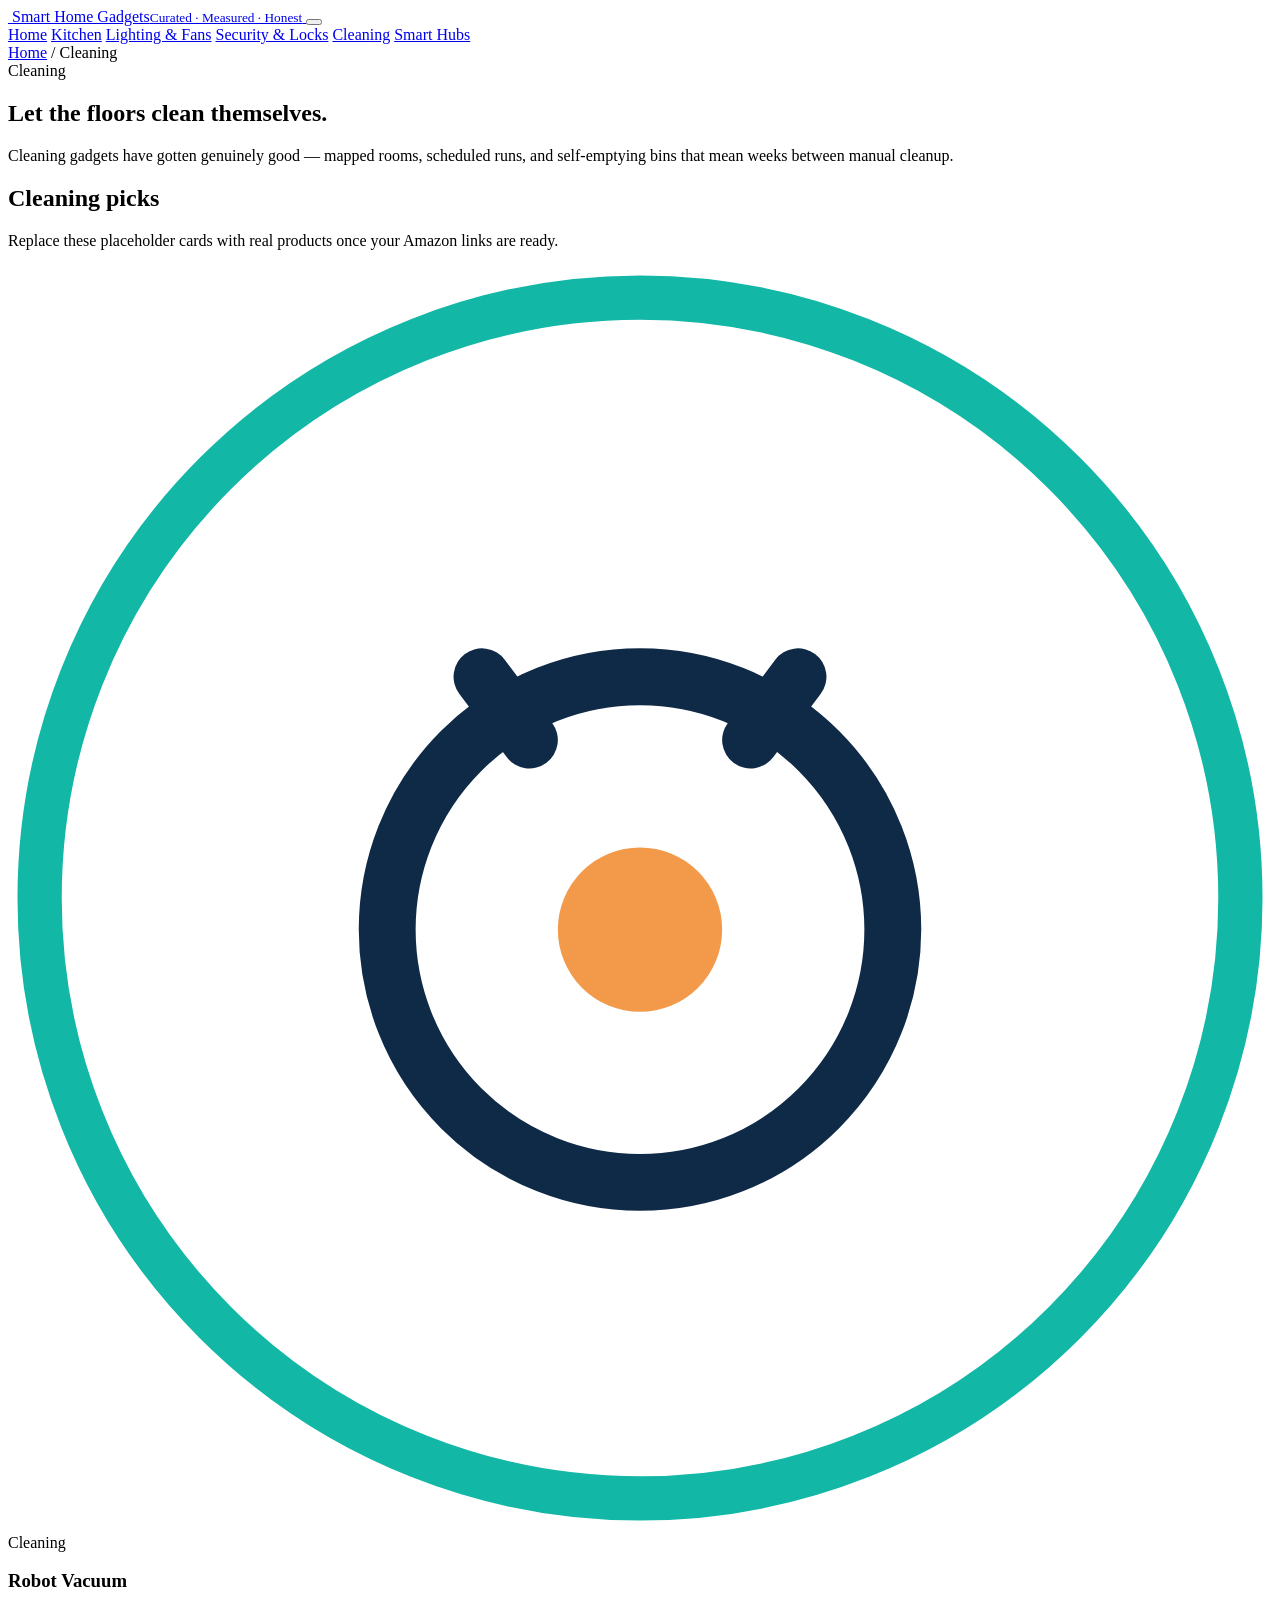
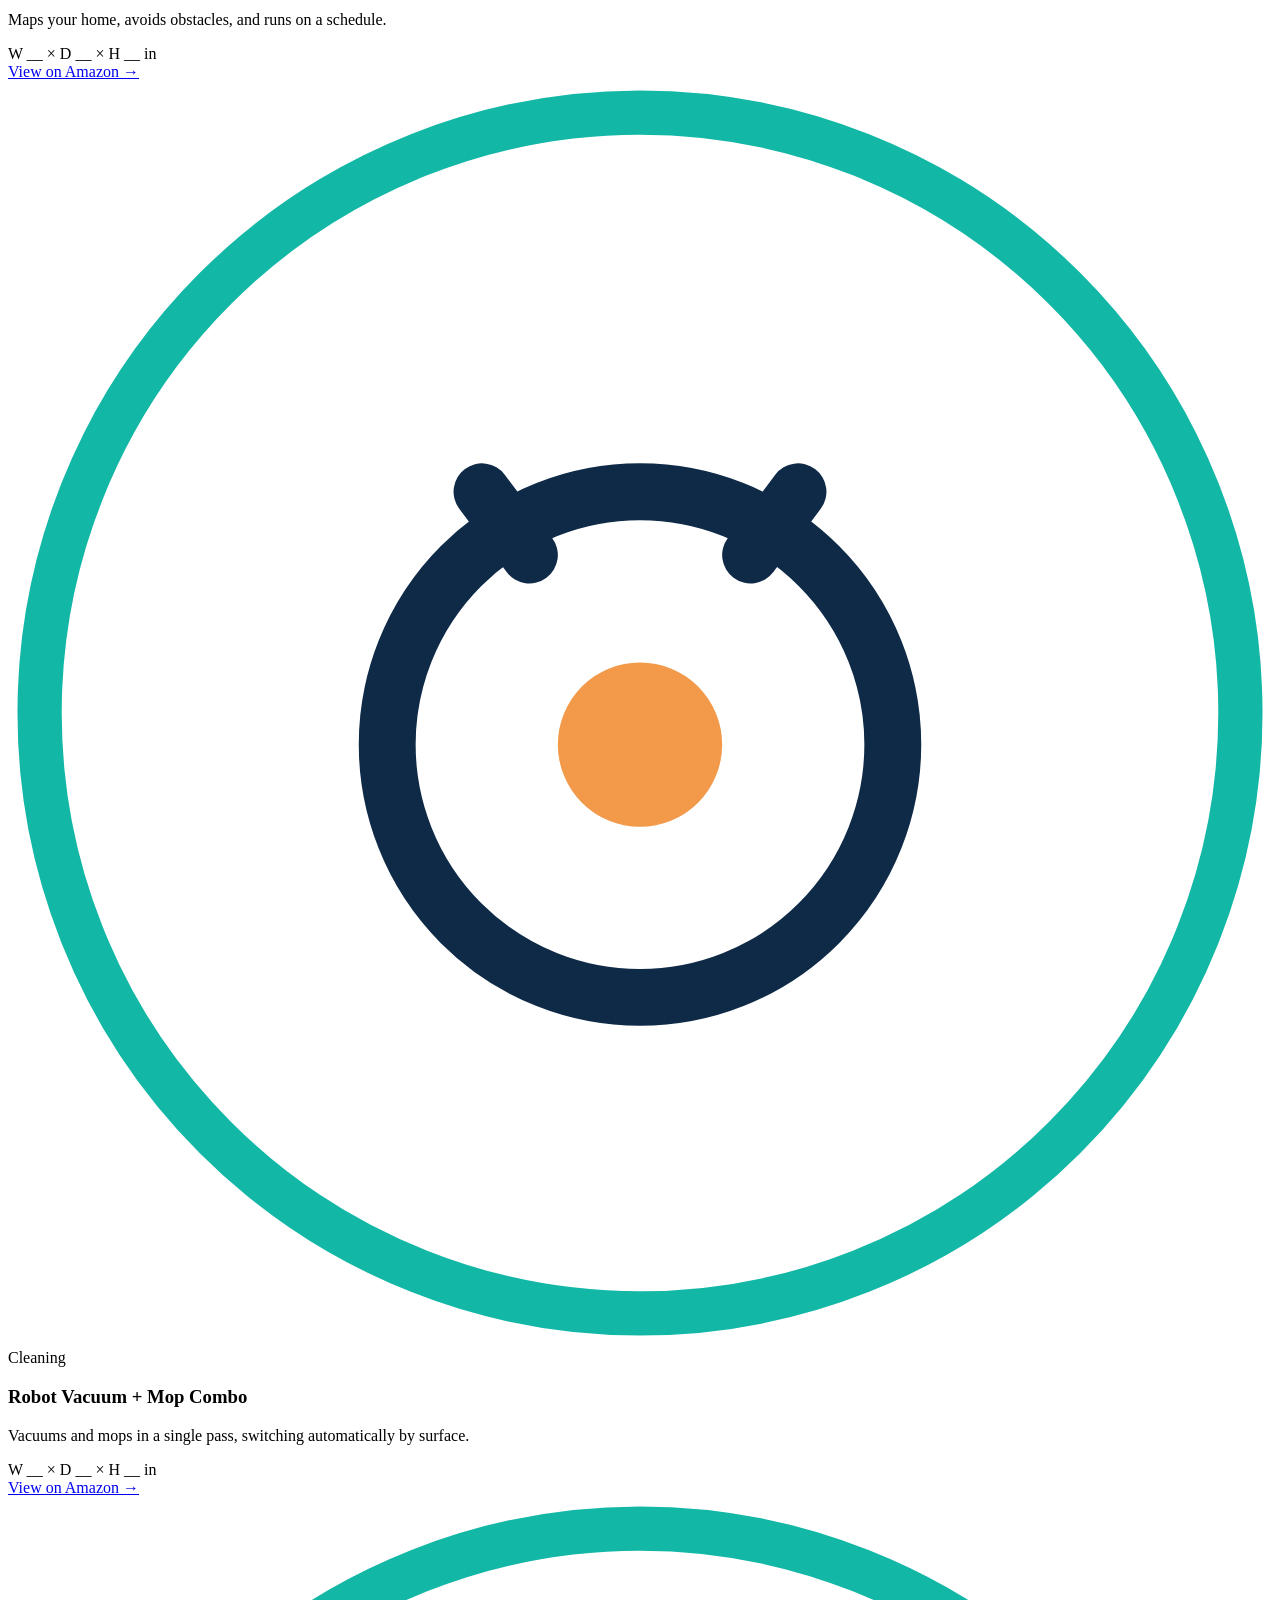
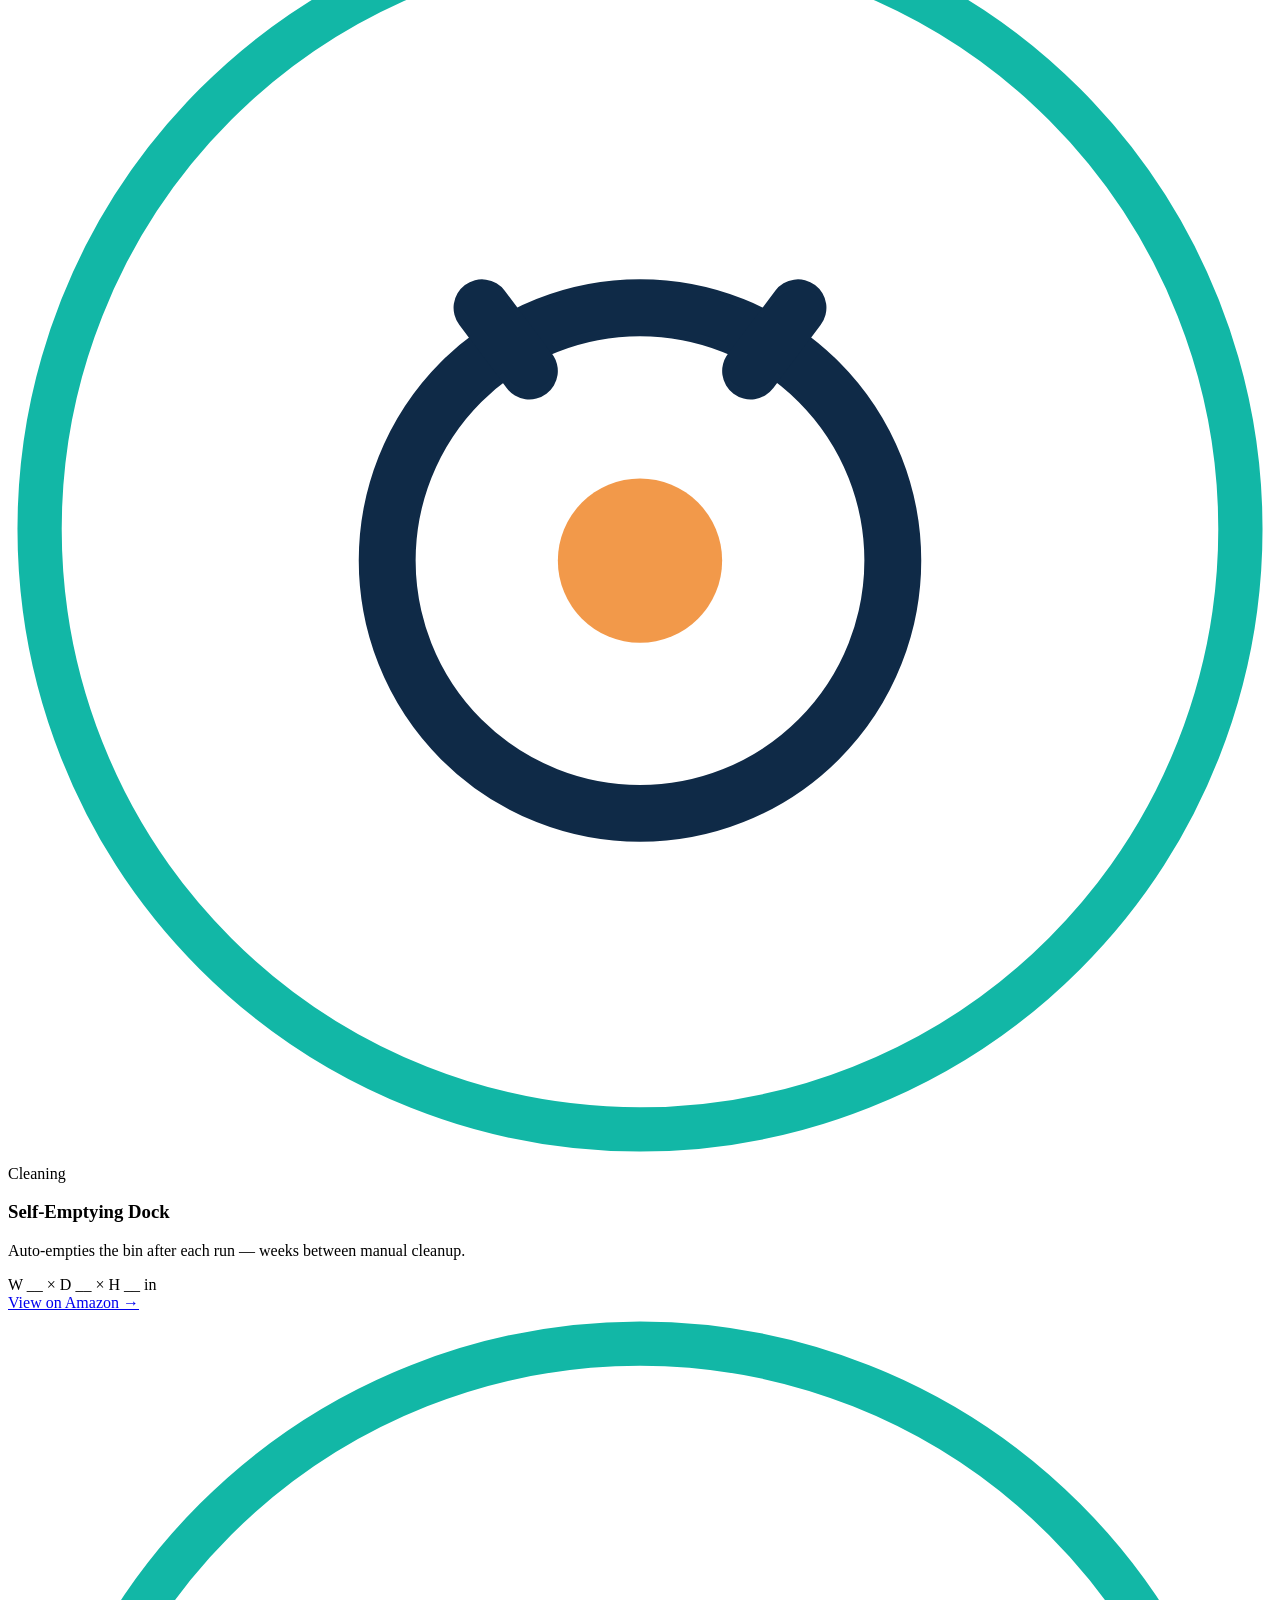
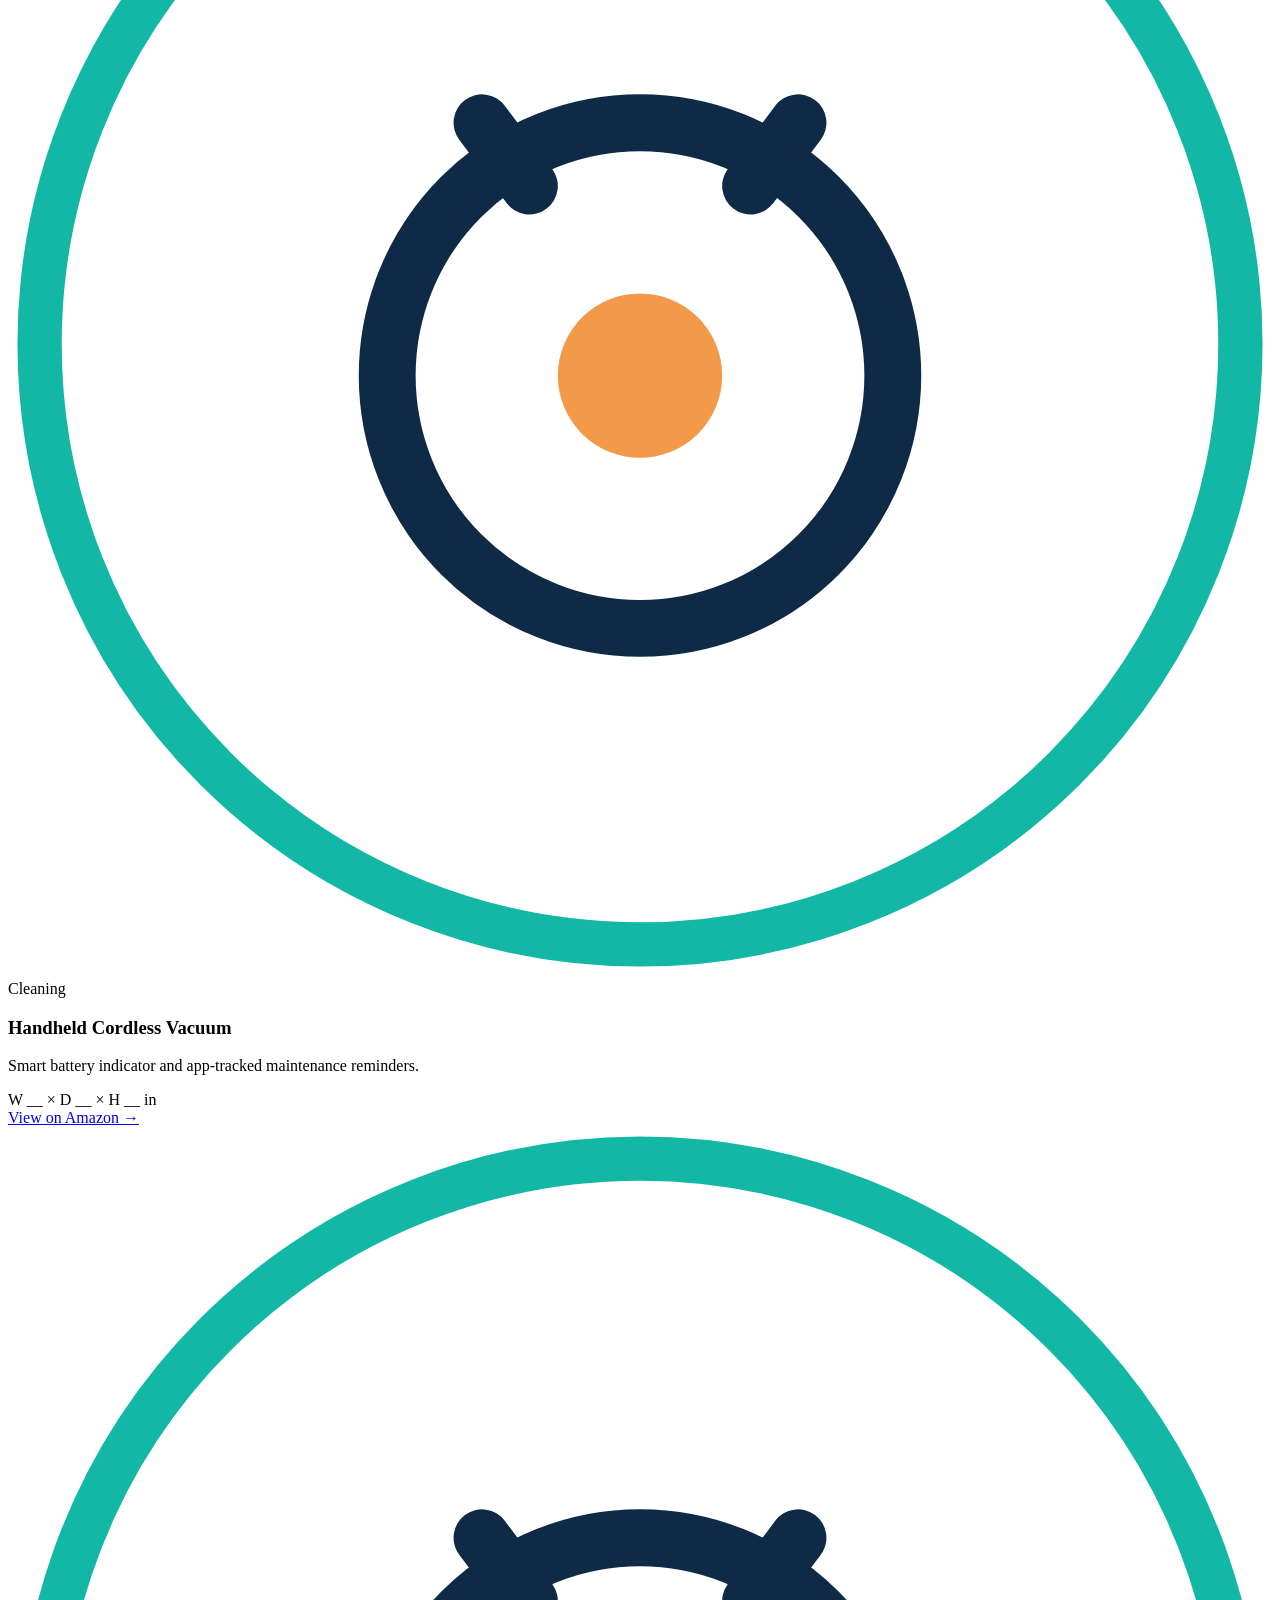
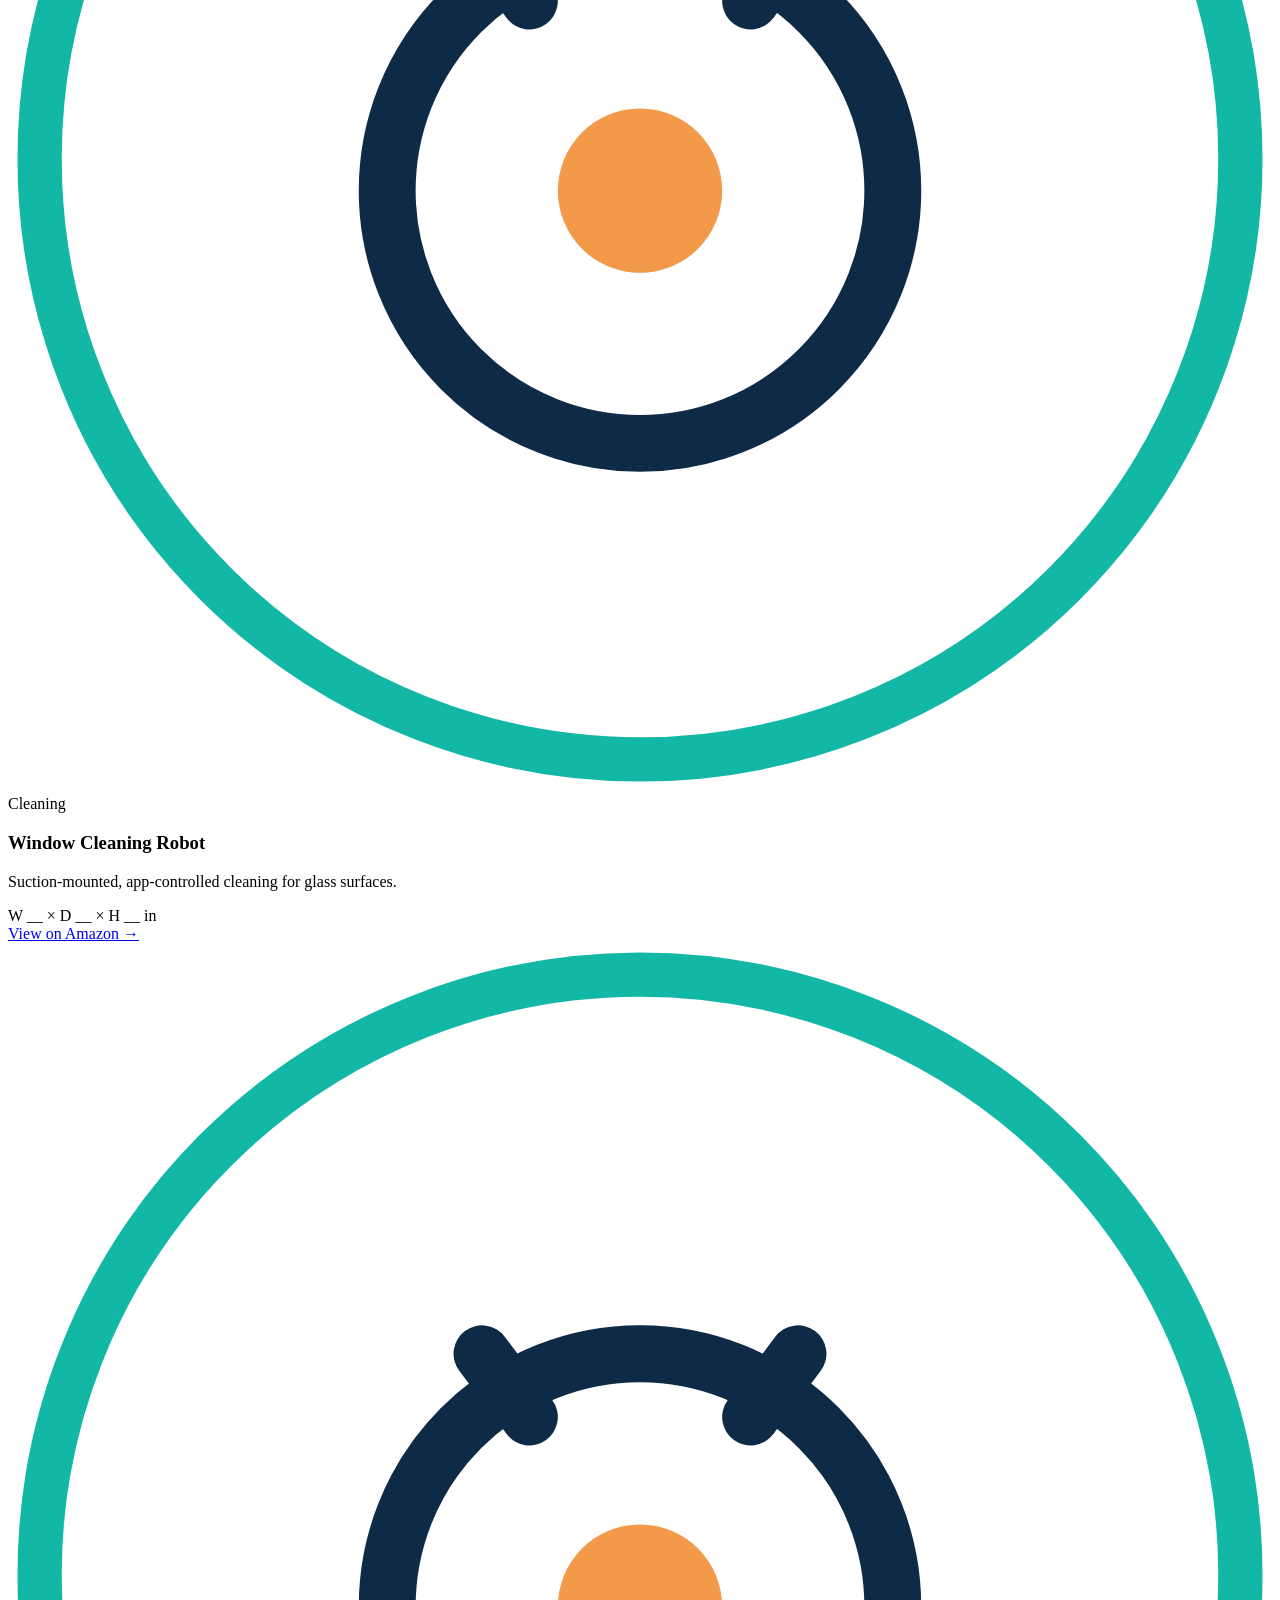
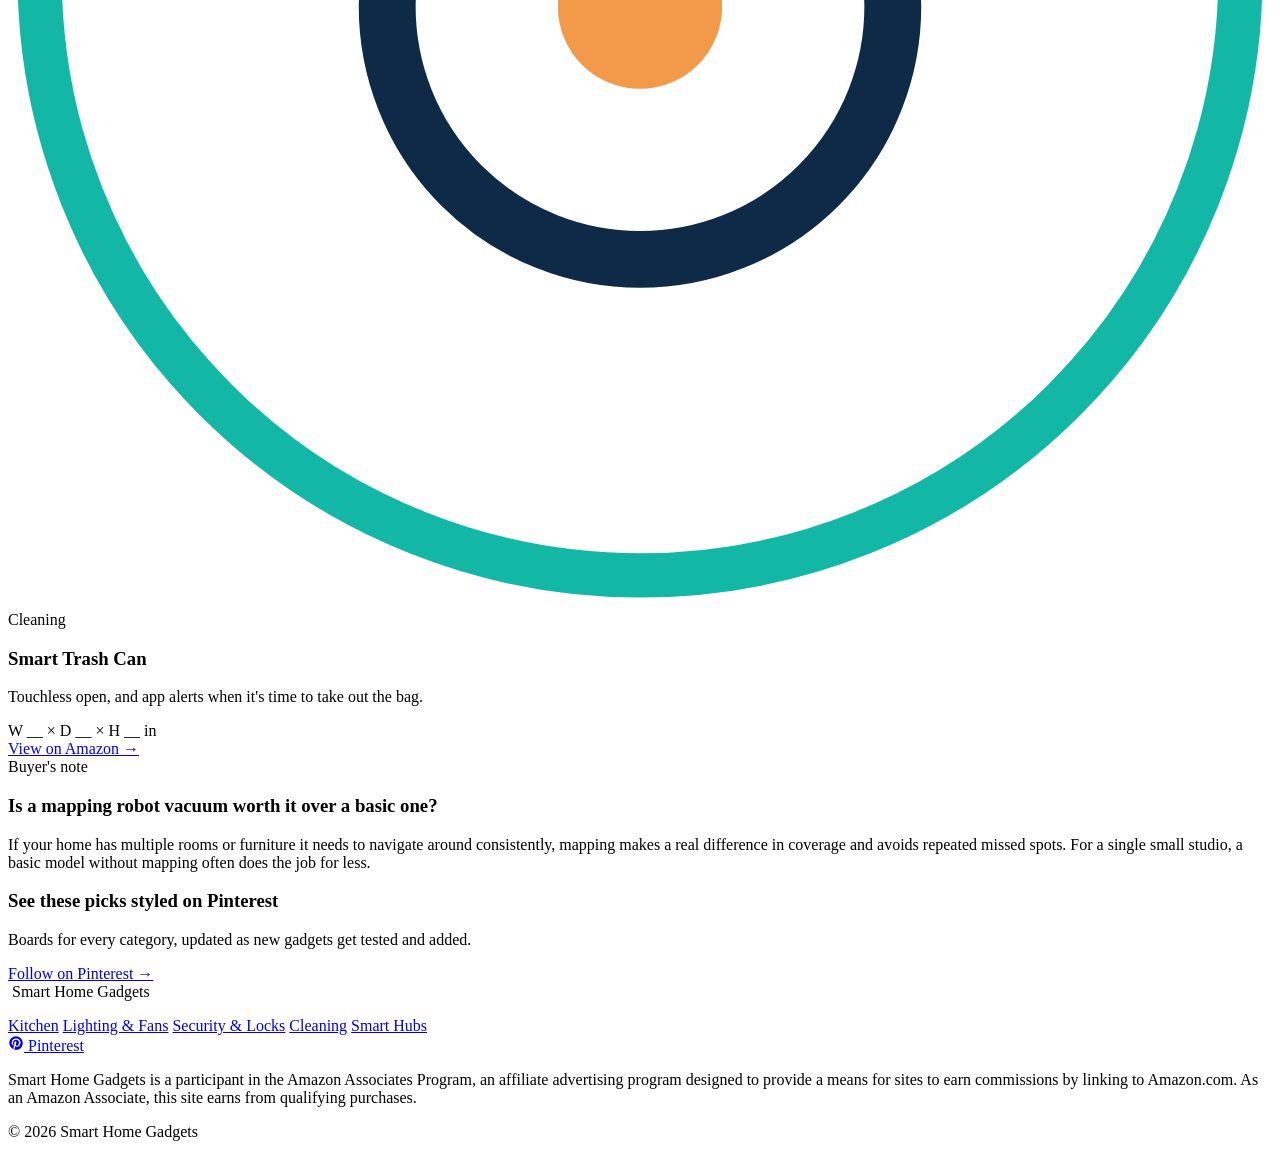
==== cleaning.html @ 0109507b "Add files via upload" ====
<!DOCTYPE html>
<html lang="en">
<head>
<meta charset="UTF-8">
<meta name="viewport" content="width=device-width, initial-scale=1.0">
<title>Cleaning — Smart Home Gadgets</title>
<meta name="description" content="Robot vacuums, mops, and auto-empty stations for hands-off home cleaning.">
<link rel="icon" href="assets/logo.svg" type="image/svg+xml">
<link rel="preconnect" href="https://fonts.googleapis.com">
<link rel="preconnect" href="https://fonts.gstatic.com" crossorigin>
<link href="https://fonts.googleapis.com/css2?family=Sora:wght@400;600;700&family=Inter:wght@400;500;600&family=IBM+Plex+Mono:wght@400;500&display=swap" rel="stylesheet">
<link rel="stylesheet" href="assets/style.css">
</head>
<body>

<header>
  <div class="wrap inner">
    <a class="brand" href="index.html">
      <img class="logo-mark" src="assets/logo.svg" alt="">
      <span>Smart Home Gadgets<small>Curated · Measured · Honest</small></span>
    </a>
    <button class="nav-toggle" aria-label="Toggle menu" onclick="document.getElementById('site-nav').classList.toggle('open')"><span></span></button>
    <nav id="site-nav">
      <a href="index.html">Home</a>
      <a href="kitchen.html">Kitchen</a>
      <a href="lighting-fans.html">Lighting &amp; Fans</a>
      <a href="security-locks.html">Security &amp; Locks</a>
      <a href="cleaning.html" class="active">Cleaning</a>
      <a href="smart-hubs.html">Smart Hubs</a>
    </nav>
  </div>
</header>

<section class="page-hero">
  <div class="wrap">
    <div class="crumb"><a href="index.html">Home</a> / Cleaning</div>
    <div class="eyebrow">Cleaning</div>
    <h1>Let the floors clean themselves.</h1>
    <p>Cleaning gadgets have gotten genuinely good — mapped rooms, scheduled runs, and self-emptying bins that mean weeks between manual cleanup.</p>
  </div>
</section>

<section class="section">
  <div class="wrap">
    <div class="section-head">
      <h2>Cleaning picks</h2>
      <p>Replace these placeholder cards with real products once your Amazon links are ready.</p>
    </div>
    <div class="product-grid">
      <div class="p-card">
        <div class="icon-box"><svg viewBox="0 0 40 40" fill="none"><circle cx="20" cy="20" r="19" stroke="#12B7A6" stroke-width="1.4"/><circle cx="20" cy="21" r="8" stroke="#0F2A47" stroke-width="1.8"/><circle cx="20" cy="21" r="2.6" fill="#F2994A"/><path d="M15 13l1.5 2M25 13l-1.5 2" stroke="#0F2A47" stroke-width="1.8" stroke-linecap="round"/></svg></div>
        <div class="tag">Cleaning</div>
        <h3>Robot Vacuum</h3>
        <p class="desc">Maps your home, avoids obstacles, and runs on a schedule.</p>
        <div class="dim-line">W __ × D __ × H __ in</div>
        <a class="buy" href="https://www.amazon.com/dp/REPLACE_ASIN?tag=YOUR-AFFILIATE-TAG-20" target="_blank" rel="nofollow sponsored noopener">View on Amazon →</a>
      </div>
      <div class="p-card">
        <div class="icon-box"><svg viewBox="0 0 40 40" fill="none"><circle cx="20" cy="20" r="19" stroke="#12B7A6" stroke-width="1.4"/><circle cx="20" cy="21" r="8" stroke="#0F2A47" stroke-width="1.8"/><circle cx="20" cy="21" r="2.6" fill="#F2994A"/><path d="M15 13l1.5 2M25 13l-1.5 2" stroke="#0F2A47" stroke-width="1.8" stroke-linecap="round"/></svg></div>
        <div class="tag">Cleaning</div>
        <h3>Robot Vacuum + Mop Combo</h3>
        <p class="desc">Vacuums and mops in a single pass, switching automatically by surface.</p>
        <div class="dim-line">W __ × D __ × H __ in</div>
        <a class="buy" href="https://www.amazon.com/dp/REPLACE_ASIN?tag=YOUR-AFFILIATE-TAG-20" target="_blank" rel="nofollow sponsored noopener">View on Amazon →</a>
      </div>
      <div class="p-card">
        <div class="icon-box"><svg viewBox="0 0 40 40" fill="none"><circle cx="20" cy="20" r="19" stroke="#12B7A6" stroke-width="1.4"/><circle cx="20" cy="21" r="8" stroke="#0F2A47" stroke-width="1.8"/><circle cx="20" cy="21" r="2.6" fill="#F2994A"/><path d="M15 13l1.5 2M25 13l-1.5 2" stroke="#0F2A47" stroke-width="1.8" stroke-linecap="round"/></svg></div>
        <div class="tag">Cleaning</div>
        <h3>Self-Emptying Dock</h3>
        <p class="desc">Auto-empties the bin after each run — weeks between manual cleanup.</p>
        <div class="dim-line">W __ × D __ × H __ in</div>
        <a class="buy" href="https://www.amazon.com/dp/REPLACE_ASIN?tag=YOUR-AFFILIATE-TAG-20" target="_blank" rel="nofollow sponsored noopener">View on Amazon →</a>
      </div>
      <div class="p-card">
        <div class="icon-box"><svg viewBox="0 0 40 40" fill="none"><circle cx="20" cy="20" r="19" stroke="#12B7A6" stroke-width="1.4"/><circle cx="20" cy="21" r="8" stroke="#0F2A47" stroke-width="1.8"/><circle cx="20" cy="21" r="2.6" fill="#F2994A"/><path d="M15 13l1.5 2M25 13l-1.5 2" stroke="#0F2A47" stroke-width="1.8" stroke-linecap="round"/></svg></div>
        <div class="tag">Cleaning</div>
        <h3>Handheld Cordless Vacuum</h3>
        <p class="desc">Smart battery indicator and app-tracked maintenance reminders.</p>
        <div class="dim-line">W __ × D __ × H __ in</div>
        <a class="buy" href="https://www.amazon.com/dp/REPLACE_ASIN?tag=YOUR-AFFILIATE-TAG-20" target="_blank" rel="nofollow sponsored noopener">View on Amazon →</a>
      </div>
      <div class="p-card">
        <div class="icon-box"><svg viewBox="0 0 40 40" fill="none"><circle cx="20" cy="20" r="19" stroke="#12B7A6" stroke-width="1.4"/><circle cx="20" cy="21" r="8" stroke="#0F2A47" stroke-width="1.8"/><circle cx="20" cy="21" r="2.6" fill="#F2994A"/><path d="M15 13l1.5 2M25 13l-1.5 2" stroke="#0F2A47" stroke-width="1.8" stroke-linecap="round"/></svg></div>
        <div class="tag">Cleaning</div>
        <h3>Window Cleaning Robot</h3>
        <p class="desc">Suction-mounted, app-controlled cleaning for glass surfaces.</p>
        <div class="dim-line">W __ × D __ × H __ in</div>
        <a class="buy" href="https://www.amazon.com/dp/REPLACE_ASIN?tag=YOUR-AFFILIATE-TAG-20" target="_blank" rel="nofollow sponsored noopener">View on Amazon →</a>
      </div>
      <div class="p-card">
        <div class="icon-box"><svg viewBox="0 0 40 40" fill="none"><circle cx="20" cy="20" r="19" stroke="#12B7A6" stroke-width="1.4"/><circle cx="20" cy="21" r="8" stroke="#0F2A47" stroke-width="1.8"/><circle cx="20" cy="21" r="2.6" fill="#F2994A"/><path d="M15 13l1.5 2M25 13l-1.5 2" stroke="#0F2A47" stroke-width="1.8" stroke-linecap="round"/></svg></div>
        <div class="tag">Cleaning</div>
        <h3>Smart Trash Can</h3>
        <p class="desc">Touchless open, and app alerts when it's time to take out the bag.</p>
        <div class="dim-line">W __ × D __ × H __ in</div>
        <a class="buy" href="https://www.amazon.com/dp/REPLACE_ASIN?tag=YOUR-AFFILIATE-TAG-20" target="_blank" rel="nofollow sponsored noopener">View on Amazon →</a>
      </div>
    </div>
  </div>
</section>

<section class="section" style="padding-top:0;">
  <div class="wrap">
    <div class="article">
      <div class="eyebrow">Buyer's note</div>
      <h3>Is a mapping robot vacuum worth it over a basic one?</h3>
      <p>If your home has multiple rooms or furniture it needs to navigate around consistently, mapping makes a real difference in coverage and avoids repeated missed spots. For a single small studio, a basic model without mapping often does the job for less.</p>
    </div>
  </div>
</section>

<section class="section" style="padding-top:0;">
  <div class="wrap">
    <div class="cta-banner">
      <div>
        <h3>See these picks styled on Pinterest</h3>
        <p>Boards for every category, updated as new gadgets get tested and added.</p>
      </div>
      <a class="btn" href="https://pinterest.com/YOUR-PINTEREST-USERNAME" target="_blank" rel="noopener">Follow on Pinterest →</a>
    </div>
  </div>
</section>

<footer>
  <div class="wrap">
    <div class="foot-top">
      <div>
        <div class="foot-brand"><img class="logo-mark" src="assets/logo.svg" alt=""> Smart Home Gadgets</div>
        <div class="foot-links" style="margin-top:16px;">
          <a href="kitchen.html">Kitchen</a>
          <a href="lighting-fans.html">Lighting &amp; Fans</a>
          <a href="security-locks.html">Security &amp; Locks</a>
          <a href="cleaning.html">Cleaning</a>
          <a href="smart-hubs.html">Smart Hubs</a>
        </div>
      </div>
      <a class="pin-link" href="https://pinterest.com/YOUR-PINTEREST-USERNAME" target="_blank" rel="noopener">
        <svg width="16" height="16" viewBox="0 0 24 24" fill="currentColor"><path d="M12 2C6.48 2 2 6.48 2 12c0 4.24 2.64 7.86 6.36 9.32-.09-.79-.17-2.01.04-2.88.19-.79 1.23-5.02 1.23-5.02s-.31-.63-.31-1.55c0-1.46.84-2.55 1.9-2.55.9 0 1.33.67 1.33 1.48 0 .9-.57 2.25-.87 3.5-.25 1.05.52 1.9 1.55 1.9 1.86 0 3.29-1.96 3.29-4.79 0-2.5-1.8-4.25-4.37-4.25-2.98 0-4.73 2.23-4.73 4.54 0 .9.34 1.86.78 2.39.09.1.1.2.07.3-.08.32-.25 1.02-.29 1.16-.05.19-.15.23-.35.14-1.3-.6-2.11-2.5-2.11-4.02 0-3.27 2.38-6.28 6.86-6.28 3.6 0 6.4 2.57 6.4 5.99 0 3.58-2.25 6.46-5.38 6.46-1.05 0-2.04-.55-2.38-1.19l-.65 2.46c-.23.9-.87 2.02-1.3 2.71.98.3 2.02.47 3.1.47 5.52 0 10-4.48 10-10S17.52 2 12 2z"/></svg>
        Pinterest
      </a>
    </div>
    <p class="disclosure">Smart Home Gadgets is a participant in the Amazon Associates Program, an affiliate advertising program designed to provide a means for sites to earn commissions by linking to Amazon.com. As an Amazon Associate, this site earns from qualifying purchases.</p>
    <p class="copyright">© <span id="year"></span> Smart Home Gadgets</p>
  </div>
</footer>

<script>document.getElementById('year').textContent = new Date().getFullYear();</script>
</body>
</html>
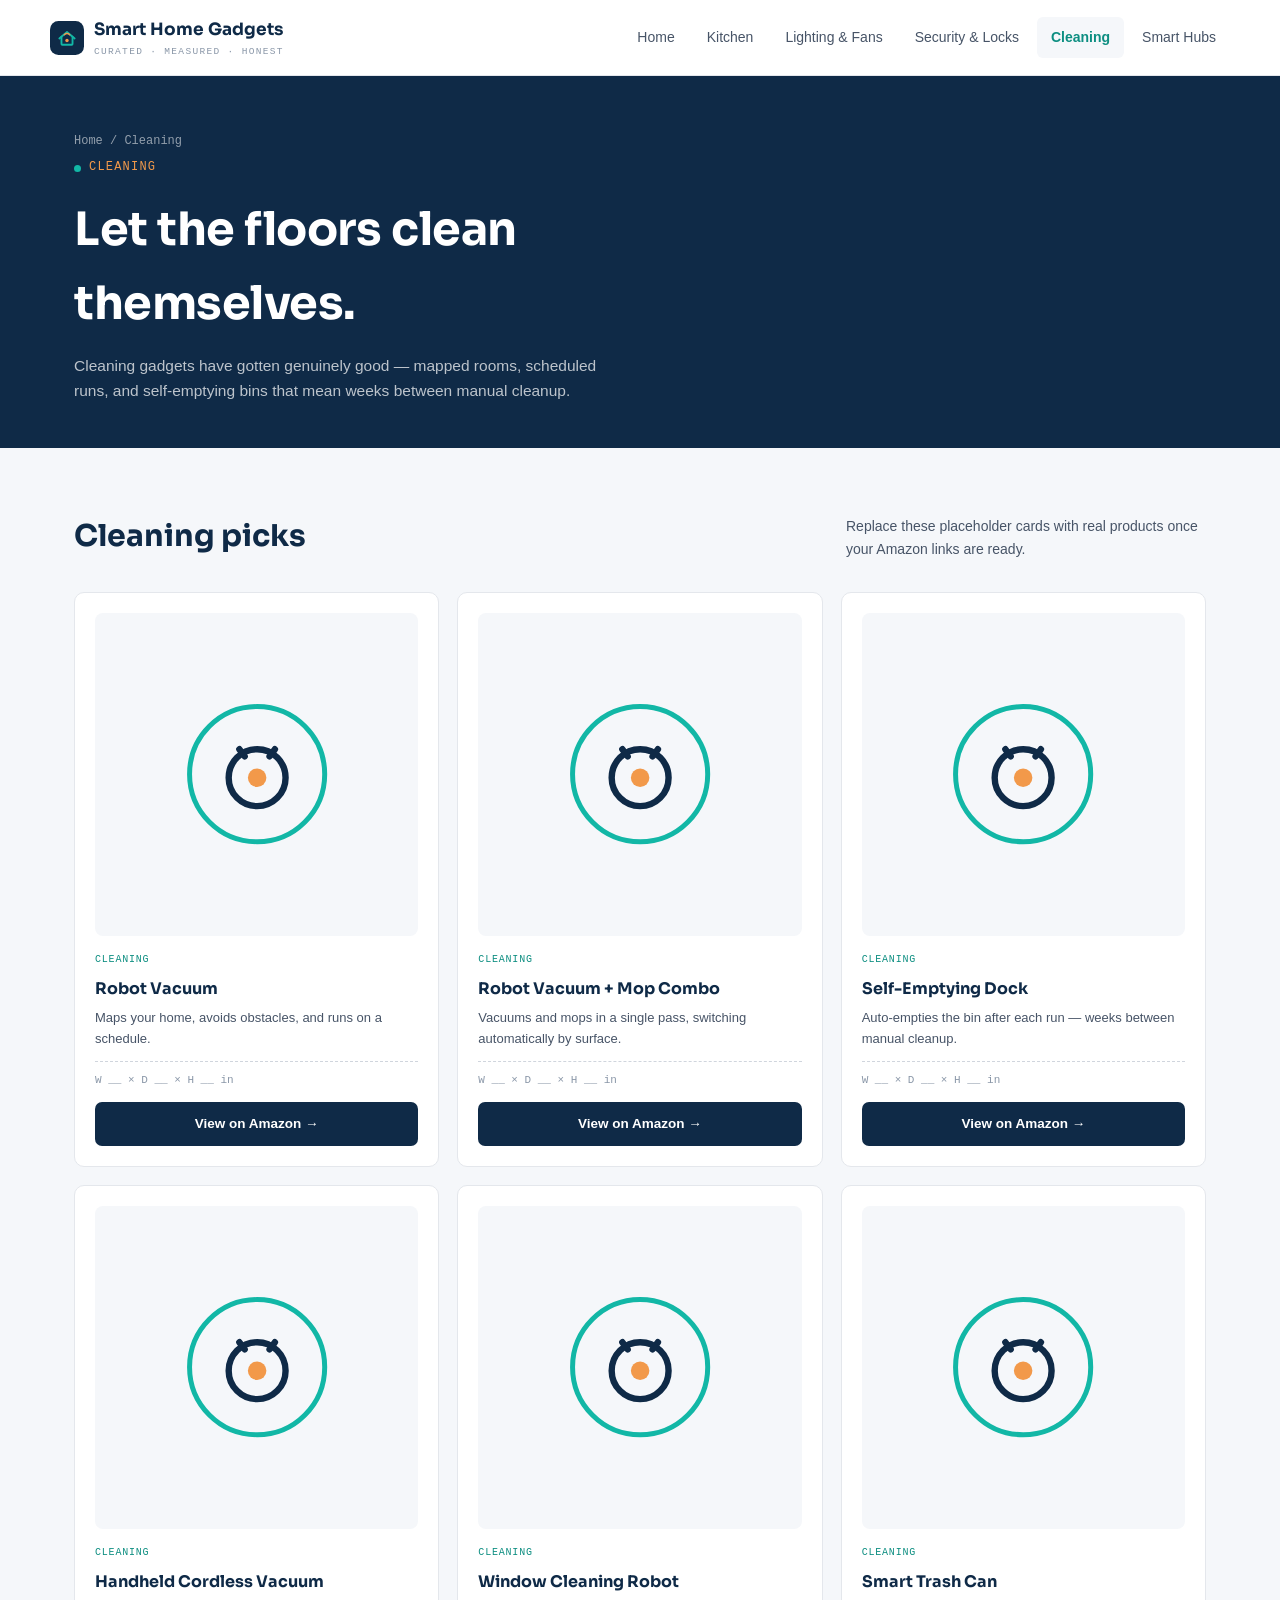
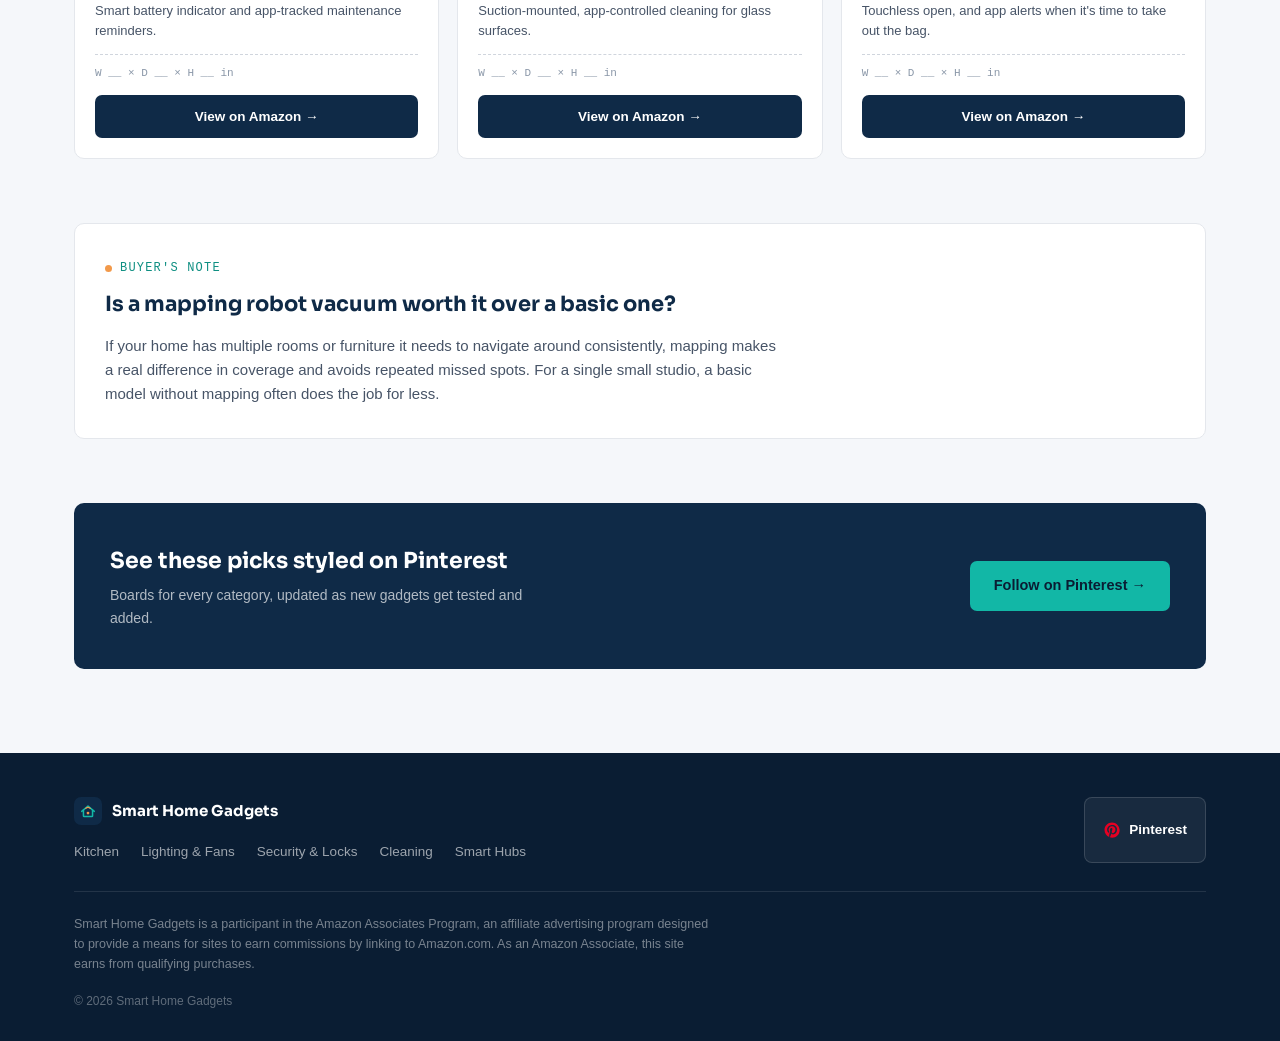
==== commit 3cc22c16: "Add files via upload" ====
--- a/cleaning.html
+++ b/cleaning.html
@@ -116,7 +116,7 @@
         <h3>See these picks styled on Pinterest</h3>
         <p>Boards for every category, updated as new gadgets get tested and added.</p>
       </div>
-      <a class="btn" href="https://pinterest.com/YOUR-PINTEREST-USERNAME" target="_blank" rel="noopener">Follow on Pinterest →</a>
+      <a class="btn" href="https://pinterest.com/SmartHomeGadgets83/" target="_blank" rel="noopener">Follow on Pinterest →</a>
     </div>
   </div>
 </section>
@@ -134,8 +134,8 @@
           <a href="smart-hubs.html">Smart Hubs</a>
         </div>
       </div>
-      <a class="pin-link" href="https://pinterest.com/YOUR-PINTEREST-USERNAME" target="_blank" rel="noopener">
-        <svg width="16" height="16" viewBox="0 0 24 24" fill="currentColor"><path d="M12 2C6.48 2 2 6.48 2 12c0 4.24 2.64 7.86 6.36 9.32-.09-.79-.17-2.01.04-2.88.19-.79 1.23-5.02 1.23-5.02s-.31-.63-.31-1.55c0-1.46.84-2.55 1.9-2.55.9 0 1.33.67 1.33 1.48 0 .9-.57 2.25-.87 3.5-.25 1.05.52 1.9 1.55 1.9 1.86 0 3.29-1.96 3.29-4.79 0-2.5-1.8-4.25-4.37-4.25-2.98 0-4.73 2.23-4.73 4.54 0 .9.34 1.86.78 2.39.09.1.1.2.07.3-.08.32-.25 1.02-.29 1.16-.05.19-.15.23-.35.14-1.3-.6-2.11-2.5-2.11-4.02 0-3.27 2.38-6.28 6.86-6.28 3.6 0 6.4 2.57 6.4 5.99 0 3.58-2.25 6.46-5.38 6.46-1.05 0-2.04-.55-2.38-1.19l-.65 2.46c-.23.9-.87 2.02-1.3 2.71.98.3 2.02.47 3.1.47 5.52 0 10-4.48 10-10S17.52 2 12 2z"/></svg>
+      <a class="pin-link" href="https://pinterest.com/SmartHomeGadgets83/" target="_blank" rel="noopener">
+        <svg width="18" height="18" viewBox="0 0 24 24" fill="#E60023"><path d="M12 2C6.48 2 2 6.48 2 12c0 4.24 2.64 7.86 6.36 9.32-.09-.79-.17-2.01.04-2.88.19-.79 1.23-5.02 1.23-5.02s-.31-.63-.31-1.55c0-1.46.84-2.55 1.9-2.55.9 0 1.33.67 1.33 1.48 0 .9-.57 2.25-.87 3.5-.25 1.05.52 1.9 1.55 1.9 1.86 0 3.29-1.96 3.29-4.79 0-2.5-1.8-4.25-4.37-4.25-2.98 0-4.73 2.23-4.73 4.54 0 .9.34 1.86.78 2.39.09.1.1.2.07.3-.08.32-.25 1.02-.29 1.16-.05.19-.15.23-.35.14-1.3-.6-2.11-2.5-2.11-4.02 0-3.27 2.38-6.28 6.86-6.28 3.6 0 6.4 2.57 6.4 5.99 0 3.58-2.25 6.46-5.38 6.46-1.05 0-2.04-.55-2.38-1.19l-.65 2.46c-.23.9-.87 2.02-1.3 2.71.98.3 2.02.47 3.1.47 5.52 0 10-4.48 10-10S17.52 2 12 2z"/></svg>
         Pinterest
       </a>
     </div>
--- a/assets/style.css
+++ b/assets/style.css
@@ -0,0 +1,412 @@
+/* ===========================================================
+   Smart Home Gadgets — shared design system
+   =========================================================== */
+
+:root{
+  --bg:#F5F7FA;
+  --surface:#FFFFFF;
+  --ink:#101828;
+  --ink-soft:#475467;
+  --ink-faint:#8A97A8;
+  --navy:#0F2A47;
+  --navy-deep:#0A1D33;
+  --teal:#12B7A6;
+  --teal-deep:#0D8E81;
+  --amber:#F2994A;
+  --line:#E4E7EC;
+  --line-deep:#D0D5DD;
+  --max:1180px;
+  --radius:10px;
+}
+
+*{box-sizing:border-box; margin:0; padding:0;}
+html{scroll-behavior:smooth;}
+body{
+  background:var(--bg);
+  color:var(--ink);
+  font-family:'Inter', sans-serif;
+  line-height:1.6;
+  -webkit-font-smoothing:antialiased;
+}
+@media (prefers-reduced-motion: reduce){
+  *{animation:none !important; transition:none !important;}
+}
+a{color:inherit; text-decoration:none;}
+img,svg{display:block; max-width:100%;}
+.wrap{max-width:var(--max); margin:0 auto; padding:0 24px;}
+.mono{font-family:'IBM Plex Mono', monospace;}
+
+::selection{background:var(--teal); color:#fff;}
+
+/* ---------- eyebrow / labels ---------- */
+.eyebrow{
+  font-family:'IBM Plex Mono', monospace;
+  font-size:12px;
+  letter-spacing:0.1em;
+  text-transform:uppercase;
+  color:var(--teal-deep);
+  display:inline-flex;
+  align-items:center;
+  gap:8px;
+}
+.eyebrow::before{
+  content:"";
+  width:7px; height:7px;
+  border-radius:50%;
+  background:var(--amber);
+  display:inline-block;
+}
+
+/* ---------- header ---------- */
+header{
+  background:var(--surface);
+  border-bottom:1px solid var(--line);
+  position:sticky; top:0; z-index:100;
+}
+header .inner{
+  display:flex;
+  align-items:center;
+  justify-content:space-between;
+  padding:16px 0;
+}
+.brand{
+  display:flex;
+  align-items:center;
+  gap:10px;
+  font-family:'Sora', sans-serif;
+  font-weight:700;
+  font-size:17px;
+  color:var(--navy);
+}
+.brand .logo-mark{width:34px; height:34px; flex-shrink:0;}
+.brand small{
+  display:block;
+  font-family:'IBM Plex Mono', monospace;
+  font-weight:400;
+  font-size:9.5px;
+  letter-spacing:0.14em;
+  color:var(--ink-faint);
+  text-transform:uppercase;
+  margin-top:1px;
+}
+
+nav{display:flex; align-items:center; gap:4px;}
+nav a{
+  font-size:14px;
+  font-weight:500;
+  color:var(--ink-soft);
+  padding:9px 14px;
+  border-radius:6px;
+  transition:background .15s ease, color .15s ease;
+}
+nav a:hover, nav a:focus-visible, nav a.active{
+  background:var(--bg);
+  color:var(--navy);
+}
+nav a.active{color:var(--teal-deep); font-weight:600;}
+
+.nav-toggle{display:none;}
+
+@media (max-width:900px){
+  nav{
+    display:none;
+    position:absolute;
+    top:100%; left:0; right:0;
+    background:var(--surface);
+    border-bottom:1px solid var(--line);
+    flex-direction:column;
+    align-items:stretch;
+    padding:8px 24px 16px;
+    gap:2px;
+  }
+  nav.open{display:flex;}
+  nav a{padding:12px 8px;}
+  .nav-toggle{
+    display:flex;
+    align-items:center;
+    justify-content:center;
+    width:38px; height:38px;
+    border:1px solid var(--line);
+    border-radius:8px;
+    background:none;
+    cursor:pointer;
+  }
+  .nav-toggle span, .nav-toggle span::before, .nav-toggle span::after{
+    content:"";
+    display:block;
+    width:16px; height:2px;
+    background:var(--navy);
+    position:relative;
+    transition:transform .15s ease;
+  }
+  .nav-toggle span::before{position:absolute; top:-5px;}
+  .nav-toggle span::after{position:absolute; top:5px;}
+}
+
+/* ---------- page hero (category pages) ---------- */
+.page-hero{
+  background:var(--navy);
+  color:#fff;
+  padding:56px 0 44px;
+}
+.page-hero .eyebrow{color:var(--amber);}
+.page-hero .eyebrow::before{background:var(--teal);}
+.page-hero h1{
+  font-family:'Sora', sans-serif;
+  font-weight:700;
+  font-size:clamp(30px, 4.4vw, 46px);
+  margin-top:14px;
+  max-width:640px;
+  letter-spacing:-0.01em;
+}
+.page-hero p{
+  margin-top:14px;
+  max-width:540px;
+  color:rgba(255,255,255,0.72);
+  font-size:15.5px;
+}
+
+/* ---------- breadcrumb ---------- */
+.crumb{
+  font-family:'IBM Plex Mono', monospace;
+  font-size:12px;
+  color:rgba(255,255,255,0.55);
+  margin-bottom:2px;
+}
+.crumb a:hover{color:#fff;}
+
+/* ---------- section ---------- */
+.section{padding:64px 0;}
+.section-head{
+  display:flex;
+  align-items:flex-end;
+  justify-content:space-between;
+  gap:20px;
+  flex-wrap:wrap;
+  margin-bottom:32px;
+}
+.section-head h2{
+  font-family:'Sora', sans-serif;
+  font-weight:700;
+  font-size:clamp(23px, 3vw, 30px);
+  color:var(--navy);
+}
+.section-head p{color:var(--ink-soft); font-size:14px; max-width:360px;}
+
+/* ---------- article blocks (home page) ---------- */
+.article{
+  background:var(--surface);
+  border:1px solid var(--line);
+  border-radius:var(--radius);
+  padding:30px 30px 32px;
+}
+.article + .article{margin-top:20px;}
+.article .eyebrow{margin-bottom:10px;}
+.article h3{
+  font-family:'Sora', sans-serif;
+  font-size:21px;
+  font-weight:700;
+  color:var(--navy);
+  margin-bottom:12px;
+}
+.article p{color:var(--ink-soft); font-size:15px; max-width:680px;}
+.article p + p{margin-top:12px;}
+
+/* ---------- category tiles (home page) ---------- */
+.cat-tiles{
+  display:grid;
+  grid-template-columns:repeat(3, 1fr);
+  gap:16px;
+}
+.cat-tile{
+  background:var(--surface);
+  border:1px solid var(--line);
+  border-radius:var(--radius);
+  padding:26px 22px;
+  transition:border-color .15s ease, transform .15s ease;
+}
+.cat-tile:hover, .cat-tile:focus-visible{
+  border-color:var(--teal);
+  transform:translateY(-2px);
+}
+.cat-tile .icon{
+  width:40px; height:40px;
+  margin-bottom:16px;
+}
+.cat-tile h3{
+  font-family:'Sora', sans-serif;
+  font-size:16.5px;
+  font-weight:700;
+  color:var(--navy);
+}
+.cat-tile p{
+  font-size:13px;
+  color:var(--ink-soft);
+  margin-top:6px;
+}
+.cat-tile .go{
+  margin-top:14px;
+  font-family:'IBM Plex Mono', monospace;
+  font-size:11.5px;
+  color:var(--teal-deep);
+  font-weight:600;
+}
+
+/* ---------- product grid (category pages) ---------- */
+.product-grid{
+  display:grid;
+  grid-template-columns:repeat(3, 1fr);
+  gap:18px;
+}
+.p-card{
+  background:var(--surface);
+  border:1px solid var(--line);
+  border-radius:var(--radius);
+  padding:20px;
+  display:flex;
+  flex-direction:column;
+}
+.p-card .icon-box{
+  aspect-ratio:1/1;
+  background:var(--bg);
+  border-radius:8px;
+  display:flex;
+  align-items:center;
+  justify-content:center;
+  margin-bottom:16px;
+}
+.p-card .icon-box svg{width:44%; height:44%;}
+.p-card .tag{
+  font-family:'IBM Plex Mono', monospace;
+  font-size:10px;
+  text-transform:uppercase;
+  letter-spacing:0.08em;
+  color:var(--teal-deep);
+}
+.p-card h3{
+  font-family:'Sora', sans-serif;
+  font-size:16px;
+  font-weight:700;
+  color:var(--navy);
+  margin:8px 0 6px;
+}
+.p-card .desc{font-size:13px; color:var(--ink-soft); flex-grow:1;}
+.p-card .dim-line{
+  font-family:'IBM Plex Mono', monospace;
+  font-size:11px;
+  color:var(--ink-faint);
+  margin:12px 0;
+  padding-top:10px;
+  border-top:1px dashed var(--line-deep);
+}
+.p-card .buy{
+  display:inline-flex;
+  align-items:center;
+  justify-content:center;
+  gap:6px;
+  background:var(--navy);
+  color:#fff;
+  font-size:13.5px;
+  font-weight:600;
+  padding:11px 16px;
+  border-radius:7px;
+  transition:background .15s ease;
+}
+.p-card .buy:hover, .p-card .buy:focus-visible{background:var(--teal-deep);}
+
+/* ---------- CTA banner ---------- */
+.cta-banner{
+  background:var(--navy);
+  border-radius:var(--radius);
+  padding:40px 36px;
+  display:flex;
+  align-items:center;
+  justify-content:space-between;
+  gap:24px;
+  flex-wrap:wrap;
+  color:#fff;
+}
+.cta-banner h3{
+  font-family:'Sora', sans-serif;
+  font-size:22px;
+  font-weight:700;
+}
+.cta-banner p{color:rgba(255,255,255,0.68); font-size:14px; margin-top:6px; max-width:420px;}
+.cta-banner .btn{
+  background:var(--teal);
+  color:#0A1D33;
+  font-weight:700;
+  font-size:14.5px;
+  padding:13px 24px;
+  border-radius:7px;
+  white-space:nowrap;
+  transition:background .15s ease, transform .15s ease;
+}
+.cta-banner .btn:hover, .cta-banner .btn:focus-visible{background:#0FD6C1; transform:translateY(-1px);}
+
+/* ---------- footer ---------- */
+footer{
+  background:var(--navy-deep);
+  color:rgba(255,255,255,0.6);
+  padding:44px 0 30px;
+  margin-top:20px;
+}
+footer .foot-top{
+  display:flex;
+  justify-content:space-between;
+  flex-wrap:wrap;
+  gap:28px;
+  padding-bottom:28px;
+  border-bottom:1px solid rgba(255,255,255,0.1);
+}
+footer .foot-brand{
+  display:flex;
+  align-items:center;
+  gap:10px;
+  font-family:'Sora', sans-serif;
+  font-weight:700;
+  color:#fff;
+  font-size:15px;
+}
+footer .foot-brand .logo-mark{width:28px; height:28px;}
+footer .pin-link{
+  display:inline-flex;
+  align-items:center;
+  gap:8px;
+  background:rgba(255,255,255,0.06);
+  border:1px solid rgba(255,255,255,0.14);
+  padding:11px 18px;
+  border-radius:8px;
+  font-size:13.5px;
+  font-weight:600;
+  color:#fff;
+  transition:background .15s ease, border-color .15s ease;
+}
+footer .pin-link:hover, footer .pin-link:focus-visible{
+  background:rgba(255,255,255,0.12);
+  border-color:var(--teal);
+}
+footer .foot-links{display:flex; gap:22px; flex-wrap:wrap;}
+footer .foot-links a{font-size:13.5px;}
+footer .foot-links a:hover, footer .foot-links a:focus-visible{color:#fff;}
+footer .disclosure{
+  font-size:12.5px;
+  max-width:640px;
+  margin-top:22px;
+  color:rgba(255,255,255,0.45);
+}
+footer .copyright{
+  margin-top:18px;
+  font-size:12px;
+  color:rgba(255,255,255,0.35);
+}
+
+@media (max-width:860px){
+  .cat-tiles{grid-template-columns:repeat(2, 1fr);}
+  .product-grid{grid-template-columns:repeat(2, 1fr);}
+}
+@media (max-width:560px){
+  .cat-tiles{grid-template-columns:1fr;}
+  .product-grid{grid-template-columns:1fr;}
+  .cta-banner{flex-direction:column; align-items:flex-start;}
+}
